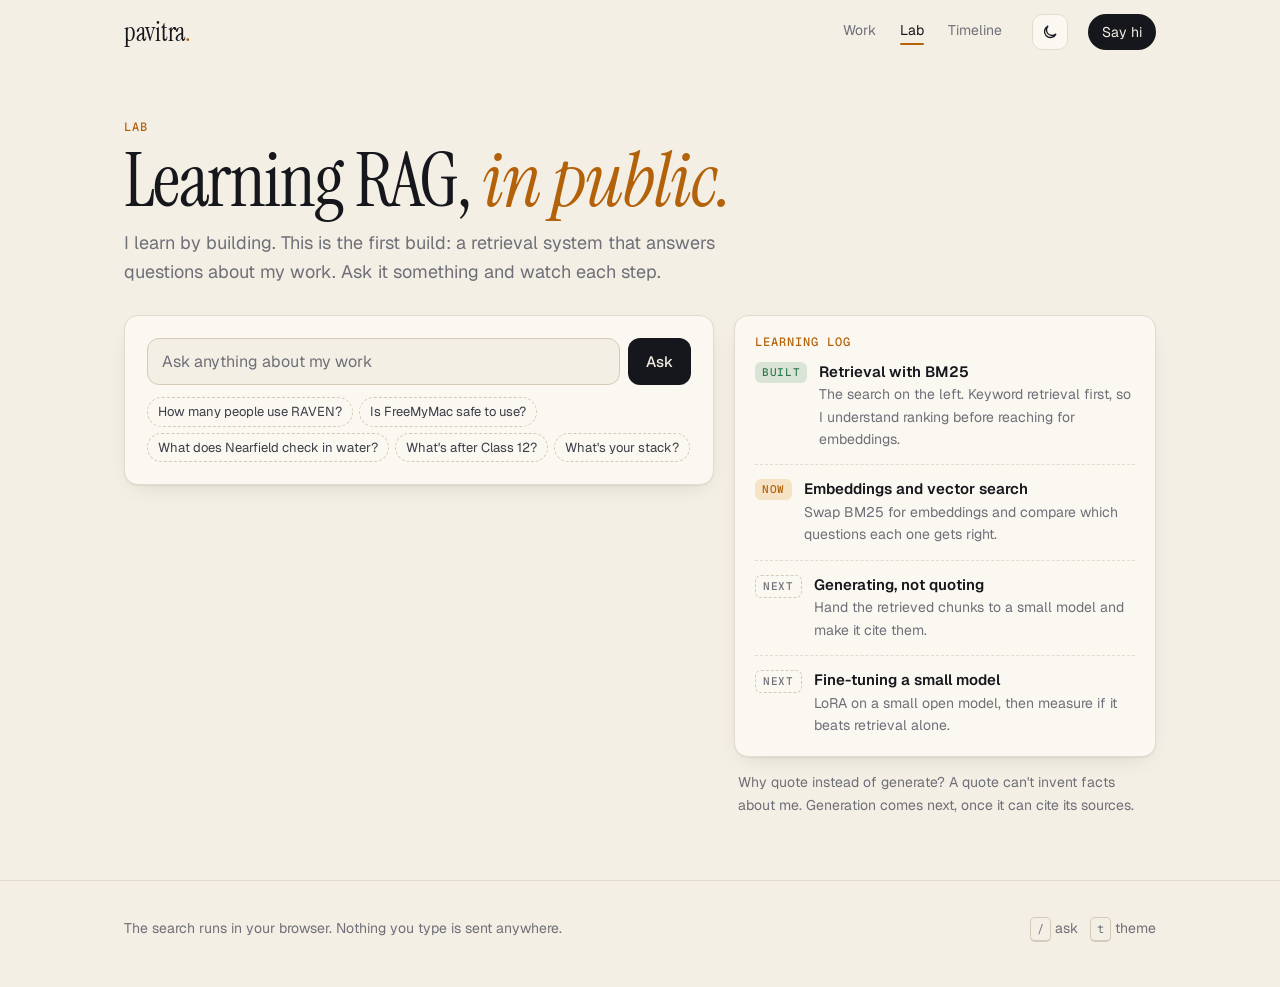
==== lab.html @ 16377365 "Portfolio: home, work, lab and timeline pages" ====
<!doctype html>
<html lang="en">
<head>
<meta charset="utf-8">
<meta name="viewport" content="width=device-width, initial-scale=1">
<title>Lab — Pavitra</title>
<meta name="description" content="Learning RAG and LLM fine-tuning in public. Try the in-browser RAG that answers questions about my work.">
<meta property="og:title" content="Lab — Pavitra">
<meta property="og:description" content="RAVEN: 250k+ users across 400+ Discord servers. Plus a Mac app, an air-quality map and a study planner.">
<meta name="theme-color" content="#0a0f1e">
<link rel="icon" href="data:image/svg+xml,%3Csvg xmlns='http://www.w3.org/2000/svg' viewBox='0 0 32 32'%3E%3Crect width='32' height='32' rx='8' fill='%230a0f1e'/%3E%3Ccircle cx='15' cy='16' r='8' fill='%23f4ecd8'/%3E%3Ccircle cx='19' cy='13' r='7' fill='%230a0f1e'/%3E%3Ccircle cx='23' cy='22' r='2.4' fill='%23ffb547'/%3E%3C/svg%3E">
<link rel="preconnect" href="https://fonts.googleapis.com">
<link rel="preconnect" href="https://fonts.gstatic.com" crossorigin>
<link href="https://fonts.googleapis.com/css2?family=Geist:wght@400;500;600&family=Geist+Mono:wght@400;500&family=Instrument+Serif:ital@0;1&display=swap" rel="stylesheet">
<link rel="stylesheet" href="assets/site.css?v=2">
<script src="assets/data.js?v=2" defer></script>
<script src="assets/site.js?v=2" defer></script>
<script src="assets/ask.js?v=2" defer></script>
</head>
<body data-depth="180">
<a class="sr" href="#main">Skip to content</a>
<header class="nav">
  <div class="wrap">
    <a class="brand" href="index.html">pavitra<b>.</b></a>
    <ul>
      <li><a href="work.html">Work</a></li>
      <li><a href="lab.html" aria-current="page">Lab</a></li>
      <li><a href="timeline.html">Timeline</a></li>
    </ul>
    <button class="icon-btn" type="button" data-theme-toggle aria-label="Switch light or dark (t)">
      <svg viewBox="0 0 24 24" fill="none" stroke="currentColor" stroke-width="1.8" stroke-linecap="round"><path d="M20 14.5A8 8 0 1 1 9.5 4a6.5 6.5 0 0 0 10.5 10.5z"/></svg>
    </button>
    <a class="say-hi" href="index.html#hi">Say hi</a>
  </div>
</header>

<main id="main" class="wrap">

  <section class="page-head">
    <div class="eyebrow">Lab</div>
    <h1>Learning RAG, <em>in public.</em></h1>
    <p>I learn by building. This is the first build: a retrieval system that answers questions about my work. Ask it something and watch each step.</p>
  </section>

  <div class="lab-grid" style="margin-bottom:64px">
    <div class="card ask" data-ask data-full="1">
      <form><label class="sr" for="ask-q">Ask about my work</label><input id="ask-q" type="search" placeholder="Ask anything about my work" autocomplete="off"><button class="btn" type="submit">Ask</button></form>
      <div class="suggest"><button type="button">How many people use RAVEN?</button><button type="button">Is FreeMyMac safe to use?</button><button type="button">What does Nearfield check in water?</button><button type="button">What's after Class 12?</button><button type="button">What's your stack?</button></div>
      <div class="answer" aria-live="polite"></div>
    </div>

    <aside>
      <div class="card learn">
        <div class="eyebrow">Learning log</div>
        <div class="row"><span class="pill done">Built</span><div><h4>Retrieval with BM25</h4><p>The search on the left. Keyword retrieval first, so I understand ranking before reaching for embeddings.</p></div></div>
        <div class="row"><span class="pill doing">Now</span><div><h4>Embeddings and vector search</h4><p>Swap BM25 for embeddings and compare which questions each one gets right.</p></div></div>
        <div class="row"><span class="pill queued">Next</span><div><h4>Generating, not quoting</h4><p>Hand the retrieved chunks to a small model and make it cite them.</p></div></div>
        <div class="row"><span class="pill queued">Next</span><div><h4>Fine-tuning a small model</h4><p>LoRA on a small open model, then measure if it beats retrieval alone.</p></div></div>
      </div>
      <p style="font-size:14px;color:var(--muted);margin:14px 4px 0">Why quote instead of generate? A quote can't invent facts about me. Generation comes next, once it can cite its sources.</p>
    </aside>
  </div>

</main>

<footer>
  <div class="wrap">
    <span>The search runs in your browser. Nothing you type is sent anywhere.</span>
    <span class="keys"><span><span class="kbd">/</span> ask</span><span><span class="kbd">t</span> theme</span></span>
  </div>
</footer>
</body>
</html>
---- assets/site.css ----
/* Pavitra — portfolio. Paper by day, night ink by night. */
:root {
  --bg: #f4efe4;
  --surface: #fbf8f1;
  --raised: #ffffff;
  --ink: #16171d;
  --ink-2: #3b3d47;
  --muted: #6e6f78;
  --line: #e2dccd;
  --line-2: #d3cbb8;
  --accent: #b3620a;
  --accent-soft: #f6e3c6;
  --accent-ink: #ffffff;
  --good: #2f7a4d;
  --sky-top: #9fc1dd;
  --sky-bot: #f3dcb4;
  --city: #2a2d3a;
  --shadow: 0 1px 2px rgb(30 25 15 / .06), 0 8px 24px -12px rgb(30 25 15 / .18);
  --serif: "Instrument Serif", "Iowan Old Style", Georgia, serif;
  --sans: "Geist", ui-sans-serif, system-ui, -apple-system, "Segoe UI", sans-serif;
  --mono: "Geist Mono", ui-monospace, SFMono-Regular, Menlo, monospace;
  --r: 14px;
  --page: 1080px;
  color-scheme: light;
}
:root[data-theme="dark"] {
  --bg: #0a0f1e;
  --surface: #0f1528;
  --raised: #141b33;
  --ink: #f4ecd8;
  --ink-2: #d5cdb9;
  --muted: #8a93b3;
  --line: #1d2542;
  --line-2: #2a3458;
  --accent: #ffb547;
  --accent-soft: #2b2515;
  --accent-ink: #1a1305;
  --good: #7fd49e;
  --sky-top: #070b17;
  --sky-bot: #18213f;
  --city: #04060d;
  --shadow: 0 1px 2px rgb(0 0 0 / .3), 0 12px 30px -14px rgb(0 0 0 / .6);
  color-scheme: dark;
}

* { box-sizing: border-box; }
html { -webkit-text-size-adjust: 100%; }
body {
  margin: 0; background: var(--bg); color: var(--ink-2);
  font: 16px/1.6 var(--sans); -webkit-font-smoothing: antialiased;
  transition: background-color .4s ease, color .4s ease;
}
a { color: inherit; text-decoration-color: var(--line-2); text-underline-offset: 3px; }
a:hover { color: var(--ink); text-decoration-color: var(--accent); }
img { max-width: 100%; display: block; }
:focus-visible { outline: 2px solid var(--accent); outline-offset: 3px; border-radius: 6px; }
.wrap { max-width: var(--page); margin: 0 auto; padding: 0 24px; }
.mono { font-family: var(--mono); }
.kbd { font: 12px/1 var(--mono); border: 1px solid var(--line-2); border-bottom-width: 2px; border-radius: 5px; padding: 3px 6px; color: var(--muted); }
.sr { position: absolute; width: 1px; height: 1px; overflow: hidden; clip: rect(0 0 0 0); white-space: nowrap; }

/* ---------- nav ---------- */
.nav { position: sticky; top: 0; z-index: 20; backdrop-filter: blur(10px); -webkit-backdrop-filter: blur(10px);
  background: color-mix(in srgb, var(--bg) 82%, transparent); border-bottom: 1px solid transparent; transition: border-color .3s; }
.nav.scrolled { border-bottom-color: var(--line); }
.nav .wrap { display: flex; align-items: center; gap: 20px; height: 64px; }
.brand { font: 26px/1 var(--serif); color: var(--ink); text-decoration: none; letter-spacing: -.01em; }
.brand b { color: var(--accent); font-weight: 400; }
.nav ul { display: flex; gap: 4px; list-style: none; margin: 0 0 0 auto; padding: 0; }
.nav ul a { display: block; padding: 6px 10px; border-radius: 8px; font-size: 14px; color: var(--muted); text-decoration: none; }
.nav ul a:hover { color: var(--ink); background: var(--surface); }
.nav ul a[aria-current="page"] { color: var(--ink); }
.nav ul a[aria-current="page"]::after { content: ""; display: block; height: 2px; margin-top: 2px; border-radius: 2px; background: var(--accent); }
.icon-btn { width: 36px; height: 36px; display: grid; place-items: center; border-radius: 10px; border: 1px solid var(--line);
  background: var(--surface); color: var(--ink); cursor: pointer; flex: none; }
.icon-btn:hover { border-color: var(--line-2); }
.icon-btn svg { width: 18px; height: 18px; }
.say-hi { font-size: 14px; padding: 7px 14px; border-radius: 999px; background: var(--ink); color: var(--bg); text-decoration: none; white-space: nowrap; }
.say-hi:hover { color: var(--bg); background: var(--accent); }

/* ---------- depth dial ---------- */
.dial { display: inline-flex; align-items: center; gap: 10px; font-size: 13px; color: var(--muted); flex-wrap: wrap; }
.dial .seg { display: inline-flex; padding: 3px; border-radius: 999px; background: var(--surface); border: 1px solid var(--line); }
.dial button { font: 500 13px/1 var(--sans); color: var(--muted); background: none; border: 0; padding: 8px 12px; border-radius: 999px; cursor: pointer; }
.dial button[aria-pressed="true"] { background: var(--ink); color: var(--bg); }
.dial button:not([aria-pressed="true"]):hover { color: var(--ink); }
body[data-depth="5"] [data-min="30"], body[data-depth="5"] [data-min="180"], body[data-depth="30"] [data-min="180"] { display: none !important; }
[data-min] { animation: appear .45s ease both; }
@keyframes appear { from { opacity: 0; transform: translateY(6px); } }

/* ---------- hero ---------- */
.hero { padding: 56px 0 40px; display: grid; grid-template-columns: 340px 1fr; gap: 56px; align-items: start; }
.card { background: var(--surface); border: 1px solid var(--line); border-radius: var(--r); box-shadow: var(--shadow); }
.id-card { overflow: hidden; }
.sky { position: relative; height: 150px; background: linear-gradient(var(--sky-top), var(--sky-bot)); overflow: hidden; }
.sky svg { position: absolute; inset: 0; width: 100%; height: 100%; }
.sky .orb { transition: transform 1.2s cubic-bezier(.2,.8,.2,1); }
.id-card .avatar { width: 92px; height: 92px; border-radius: 50%; border: 4px solid var(--surface); margin: -46px 0 0 20px; position: relative; background: var(--line); object-fit: cover; }
.id-card .body { padding: 10px 20px 20px; }
.status { display: flex; gap: 10px; align-items: flex-start; font-size: 14px; color: var(--ink-2); }
.status .dot { width: 8px; height: 8px; border-radius: 50%; background: var(--accent); margin-top: 7px; flex: none; box-shadow: 0 0 0 4px var(--accent-soft); animation: pulse 2.4s ease-in-out infinite; }
@keyframes pulse { 50% { box-shadow: 0 0 0 7px transparent; } }
.status time { font-family: var(--mono); color: var(--ink); }
.meta-row { margin-top: 14px; padding-top: 14px; border-top: 1px dashed var(--line-2); display: flex; flex-wrap: wrap; gap: 6px 14px; font-size: 13px; color: var(--muted); }

.eyebrow { font: 500 12px/1 var(--mono); letter-spacing: .08em; text-transform: uppercase; color: var(--accent); }
h1, h2, h3 { color: var(--ink); font-weight: 400; margin: 0; }
h1 { font: 400 clamp(52px, 8vw, 92px)/.95 var(--serif); letter-spacing: -.02em; margin: 14px 0 18px; }
h1 em { color: var(--accent); font-style: italic; }
h2 { font: 400 clamp(32px, 4.4vw, 44px)/1.05 var(--serif); letter-spacing: -.01em; }
h3 { font: 600 18px/1.3 var(--sans); }
.lede { font-size: 19px; line-height: 1.55; max-width: 34em; margin: 0; color: var(--ink-2); }
.lede strong { color: var(--ink); font-weight: 600; }
.hero .dial { margin: 0 0 22px; }

.stats { display: grid; grid-template-columns: repeat(3, minmax(0,1fr)); gap: 12px; margin: 28px 0 0; }
.stat { padding: 16px 18px; }
.stat .n { font: 400 40px/1 var(--serif); color: var(--ink); letter-spacing: -.02em; }
.stat .l { font-size: 13px; color: var(--muted); margin-top: 6px; }
.links { display: flex; flex-wrap: wrap; gap: 8px 18px; margin-top: 24px; font-size: 14px; }
.links a { color: var(--muted); }

/* ---------- sections ---------- */
section.block { padding: 56px 0; border-top: 1px solid var(--line); }
.block-head { display: flex; align-items: end; justify-content: space-between; gap: 16px; flex-wrap: wrap; margin-bottom: 28px; }
.block-head p { margin: 8px 0 0; color: var(--muted); max-width: 36em; }
.more { font-size: 14px; color: var(--muted); white-space: nowrap; }

/* ---------- ledger cards ---------- */
.ledger { display: grid; grid-template-columns: repeat(auto-fill, minmax(300px, 1fr)); gap: 16px; align-items: start; }
.lcard { padding: 22px; display: flex; flex-direction: column; gap: 14px; transition: transform .25s ease, border-color .25s; }
.lcard:hover { transform: translateY(-2px); border-color: var(--line-2); }
.lcard .top { display: flex; justify-content: space-between; align-items: center; gap: 10px; }
.tag { font: 500 11px/1 var(--mono); letter-spacing: .06em; text-transform: uppercase; color: var(--muted); border: 1px solid var(--line); padding: 5px 7px; border-radius: 6px; }
.lcard .problem { font: 400 23px/1.25 var(--serif); color: var(--ink); margin: 0; }
.lcard .problem::before { content: "Problem · "; font: 500 11px/1 var(--mono); letter-spacing: .06em; text-transform: uppercase; color: var(--muted); display: block; margin-bottom: 8px; }
.reveal { display: inline-flex; align-items: center; gap: 8px; align-self: flex-start; font: 500 14px/1 var(--sans); color: var(--accent); background: var(--accent-soft); border: 0; padding: 9px 13px; border-radius: 999px; cursor: pointer; }
.reveal svg { width: 14px; height: 14px; transition: transform .3s; }
.lcard.open .reveal svg { transform: rotate(90deg); }
.fix { display: grid; grid-template-rows: 0fr; transition: grid-template-rows .35s ease; }
.lcard.open .fix { grid-template-rows: 1fr; }
.fix > div { overflow: hidden; }
.fix .name { font: 600 15px/1.3 var(--sans); color: var(--ink); margin: 2px 0 6px; }
.fix p { margin: 0 0 12px; font-size: 15px; }
.nums { display: flex; gap: 18px; margin: 4px 0 12px; }
.nums div { font: 400 28px/1 var(--serif); color: var(--ink); }
.nums span { display: block; font: 12px/1.3 var(--sans); color: var(--muted); margin-top: 4px; }
.chips { display: flex; flex-wrap: wrap; gap: 6px; margin: 0 0 12px; padding: 0; list-style: none; }
.chips li { font: 12px/1 var(--mono); color: var(--ink-2); background: var(--bg); border: 1px solid var(--line); padding: 5px 7px; border-radius: 6px; }
.plinks { display: flex; gap: 14px; font-size: 14px; flex-wrap: wrap; }
.plinks a { color: var(--ink); font-weight: 500; }
.plinks .note { color: var(--muted); }
.open-all { font: 500 13px/1 var(--sans); background: none; border: 1px solid var(--line-2); color: var(--ink-2); border-radius: 999px; padding: 8px 12px; cursor: pointer; }
.open-all:hover { color: var(--ink); border-color: var(--ink); }

/* featured (work page) */
.featured { display: grid; grid-template-columns: 1.1fr 1fr; overflow: hidden; margin-bottom: 18px; background: #0b1020; border-color: #1d2542; color: #d5cdb9; }
.featured .art { position: relative; min-height: 300px; background: radial-gradient(120% 90% at 20% 0%, #1b2550, #0b1020 60%); }
.featured .art svg { position: absolute; inset: 0; width: 100%; height: 100%; }
.featured .txt { padding: 32px; display: flex; flex-direction: column; gap: 14px; }
.featured h3 { font: 400 44px/1 var(--serif); color: #f4ecd8; }
.featured .badge { align-self: flex-start; font: 500 11px/1 var(--mono); letter-spacing: .08em; text-transform: uppercase; color: #1a1305; background: #ffb547; padding: 6px 8px; border-radius: 6px; }
.featured .nums div { color: #f4ecd8; font-size: 40px; }
.featured .nums span, .featured .note { color: #8a93b3; }
.featured .chips li { background: #141b33; border-color: #2a3458; color: #d5cdb9; }
.featured .problem-line { font: italic 400 22px/1.3 var(--serif); color: #ffb547; margin: 0; }

.filters { display: flex; flex-wrap: wrap; gap: 6px; }
.filters button { font: 500 13px/1 var(--sans); padding: 8px 12px; border-radius: 999px; border: 1px solid var(--line); background: var(--surface); color: var(--muted); cursor: pointer; }
.filters button[aria-pressed="true"] { background: var(--ink); border-color: var(--ink); color: var(--bg); }

/* ---------- now ---------- */
.now { display: grid; grid-template-columns: repeat(3, minmax(0,1fr)); gap: 16px; }
.now .card { padding: 20px; }
.now .k { font: 500 12px/1 var(--mono); letter-spacing: .06em; text-transform: uppercase; color: var(--muted); }
.now .v { font: 400 24px/1.2 var(--serif); color: var(--ink); margin: 10px 0 6px; }
.now p { margin: 0; font-size: 14px; color: var(--muted); }
.bar { height: 6px; border-radius: 6px; background: var(--bg); border: 1px solid var(--line); margin-top: 14px; overflow: hidden; }
.bar i { display: block; height: 100%; background: var(--accent); border-radius: 6px; }

/* ---------- ask (RAG) ---------- */
.ask { padding: 22px; }
.ask form { display: flex; gap: 8px; }
.ask input { flex: 1; min-width: 0; font: 16px/1.2 var(--sans); color: var(--ink); background: var(--bg); border: 1px solid var(--line-2); border-radius: 12px; padding: 13px 14px; }
.ask input::placeholder { color: var(--muted); }
.ask input:focus { outline: none; border-color: var(--accent); box-shadow: 0 0 0 4px var(--accent-soft); }
.btn { font: 500 15px/1 var(--sans); background: var(--ink); color: var(--bg); border: 0; border-radius: 12px; padding: 0 18px; cursor: pointer; }
.btn:hover { background: var(--accent); color: var(--accent-ink); }
.suggest { display: flex; flex-wrap: wrap; gap: 6px; margin: 12px 0 0; }
.suggest button { font: 13px/1.2 var(--sans); color: var(--ink-2); background: none; border: 1px dashed var(--line-2); border-radius: 999px; padding: 6px 10px; cursor: pointer; }
.suggest button:hover { border-style: solid; border-color: var(--accent); color: var(--ink); }
.answer { margin-top: 18px; display: none; }
.answer.on { display: block; animation: appear .35s ease both; }
.answer .said { font: 400 24px/1.35 var(--serif); color: var(--ink); margin: 0 0 8px; }
.answer .said mark { background: var(--accent-soft); color: inherit; border-radius: 4px; padding: 0 2px; }
.answer .src { font-size: 13px; color: var(--muted); }
.pipe { margin-top: 18px; display: grid; gap: 14px; }
.step { display: grid; grid-template-columns: 26px 1fr; gap: 12px; }
.step .n { width: 26px; height: 26px; border-radius: 50%; display: grid; place-items: center; font: 500 12px/1 var(--mono); background: var(--bg); border: 1px solid var(--line-2); color: var(--ink); }
.step h4 { margin: 2px 0 6px; font: 600 14px/1.3 var(--sans); color: var(--ink); }
.step p { margin: 0; font-size: 14px; color: var(--muted); }
.toks { display: flex; flex-wrap: wrap; gap: 5px; }
.toks span { font: 12px/1 var(--mono); padding: 5px 7px; border-radius: 6px; background: var(--accent-soft); color: var(--ink); }
.toks span.drop { background: none; color: var(--muted); text-decoration: line-through; border: 1px dashed var(--line-2); }
.ranks { display: grid; gap: 8px; }
.rank { display: grid; grid-template-columns: 92px 1fr 54px; gap: 10px; align-items: center; font-size: 13px; }
.rank .who { font: 12px/1.2 var(--mono); color: var(--ink-2); overflow: hidden; text-overflow: ellipsis; white-space: nowrap; }
.rank .track { height: 10px; background: var(--bg); border: 1px solid var(--line); border-radius: 6px; overflow: hidden; }
.rank .track i { display: block; height: 100%; width: 0; background: var(--line-2); border-radius: 6px; transition: width .6s cubic-bezier(.2,.8,.2,1); }
.rank.top .track i { background: var(--accent); }
.rank .sc { font: 12px/1 var(--mono); color: var(--muted); text-align: right; }
.rank .txt { grid-column: 2 / 4; font-size: 13px; color: var(--muted); margin-top: -2px; }

/* ---------- lab ---------- */
.lab-grid { display: grid; grid-template-columns: 1.4fr 1fr; gap: 20px; align-items: start; }
.learn { padding: 20px; display: grid; gap: 14px; }
.learn .row { display: grid; grid-template-columns: auto 1fr; gap: 12px; align-items: start; padding-bottom: 14px; border-bottom: 1px dashed var(--line); }
.learn .row:last-child { border-bottom: 0; padding-bottom: 0; }
.pill { font: 500 11px/1 var(--mono); letter-spacing: .05em; text-transform: uppercase; padding: 5px 7px; border-radius: 6px; white-space: nowrap; }
.pill.done { background: color-mix(in srgb, var(--good) 16%, transparent); color: var(--good); }
.pill.doing { background: var(--accent-soft); color: var(--accent); }
.pill.queued { border: 1px dashed var(--line-2); color: var(--muted); }
.learn h4 { margin: 0 0 2px; font: 600 15px/1.3 var(--sans); color: var(--ink); }
.learn p { margin: 0; font-size: 14px; color: var(--muted); }

/* ---------- timeline ---------- */
.tl { position: relative; margin: 0; padding: 0; list-style: none; }
.tl::before { content: ""; position: absolute; left: 112px; top: 6px; bottom: 6px; width: 1px; background: var(--line-2); }
.tl li { display: grid; grid-template-columns: 96px 1fr; gap: 33px; padding: 0 0 26px; position: relative; }
.tl li::before { content: ""; position: absolute; left: 107px; top: 6px; width: 11px; height: 11px; border-radius: 50%; background: var(--bg); border: 2px solid var(--line-2); }
.tl li.key::before { background: var(--accent); border-color: var(--accent); }
.tl li.next::before { background: var(--bg); border-style: dashed; border-color: var(--accent); }
.tl .when { font: 13px/1.5 var(--mono); color: var(--muted); text-align: right; }
.tl h3 { font: 600 17px/1.35 var(--sans); }
.tl h3 a { text-decoration: none; }
.tl h3 a:hover { text-decoration: underline; }
.tl p { margin: 2px 0 0; font-size: 15px; color: var(--muted); }
.tl li.next h3 { color: var(--accent); }
.tl .year { display: block; grid-column: 1 / -1; padding: 4px 0 18px 0; }
.tl .year span { font: 400 30px/1 var(--serif); color: var(--ink); display: inline-block; width: 96px; text-align: right; }
.tl .year::before { display: none; }
body[data-short="1"] .tl li.minor { display: none; }

/* ---------- contact + footer ---------- */
.contact { display: grid; grid-template-columns: 1.2fr 1fr; gap: 24px; align-items: center; }
.contact .ways { display: grid; gap: 10px; }
.way { display: flex; justify-content: space-between; align-items: center; gap: 12px; padding: 16px 18px; text-decoration: none; }
.way:hover { border-color: var(--accent); }
.way b { color: var(--ink); font-weight: 600; }
.way span { color: var(--muted); font: 14px/1 var(--mono); }
.copy-ok { color: var(--good) !important; }
footer { padding: 36px 0 48px; border-top: 1px solid var(--line); font-size: 14px; color: var(--muted); }
footer .wrap { display: flex; justify-content: space-between; gap: 16px; flex-wrap: wrap; }
.keys { display: flex; gap: 12px; flex-wrap: wrap; align-items: center; }

.page-head { padding: 56px 0 28px; }
.page-head h1 { font-size: clamp(48px, 7vw, 76px); margin: 12px 0 12px; }
.page-head p { font-size: 18px; color: var(--muted); max-width: 36em; margin: 0; }

.toast { position: fixed; left: 50%; bottom: 24px; transform: translate(-50%, 20px); opacity: 0; background: var(--ink); color: var(--bg); padding: 10px 14px; border-radius: 10px; font-size: 14px; transition: .25s; pointer-events: none; z-index: 50; }
.toast.on { opacity: 1; transform: translate(-50%, 0); }

/* ---------- responsive ---------- */
@media (max-width: 900px) {
  .hero { grid-template-columns: 1fr; gap: 28px; padding-top: 28px; }
  .hero .id-card { order: 2; }
  .now { grid-template-columns: 1fr; }
  .lab-grid, .contact, .featured { grid-template-columns: 1fr; }
  .featured .art { min-height: 180px; }
}
@media (max-width: 640px) {
  .wrap { padding: 0 16px; }
  .nav .wrap { gap: 10px; }
  .nav ul { gap: 0; }
  .nav ul a { padding: 6px 7px; font-size: 13px; }
  .say-hi { display: none; }
  .brand { font-size: 23px; }
  .stats { gap: 8px; }
  .stat { padding: 12px; }
  .stat .n { font-size: 30px; }
  .lede { font-size: 17px; }
  .ledger { grid-template-columns: 1fr; }
  section.block { padding: 44px 0; }
  .tl::before { left: 7px; }
  .tl li { grid-template-columns: 1fr; gap: 2px; padding-left: 30px; }
  .tl li::before { left: 2px; }
  .tl .when { text-align: left; }
  .tl .year span { width: auto; text-align: left; padding-left: 30px; }
  .rank { grid-template-columns: 74px 1fr 44px; }
  .featured .txt { padding: 22px; }
  .featured h3 { font-size: 36px; }
  .keys { display: none; }
}
@media (prefers-reduced-motion: reduce) {
  *, *::before, *::after { animation: none !important; transition: none !important; }
}
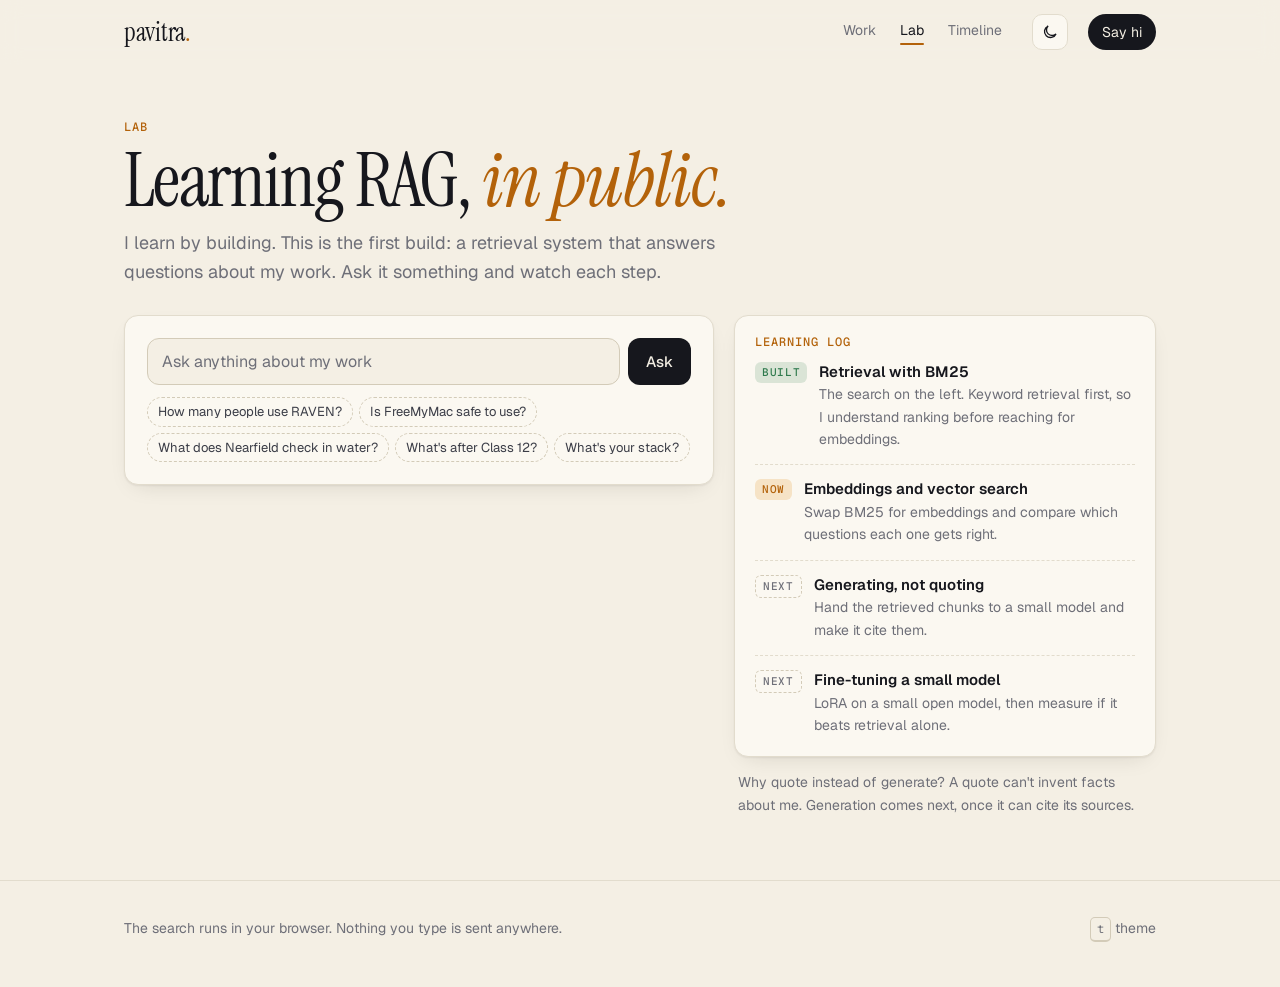
==== commit 2287c499: "Minimal home page: name, tagline 'Student. Builder. Night owl.', short bio and links" ====
--- a/lab.html
+++ b/lab.html
@@ -6,16 +6,16 @@
 <title>Lab — Pavitra</title>
 <meta name="description" content="Learning RAG and LLM fine-tuning in public. Try the in-browser RAG that answers questions about my work.">
 <meta property="og:title" content="Lab — Pavitra">
-<meta property="og:description" content="RAVEN: 250k+ users across 400+ Discord servers. Plus a Mac app, an air-quality map and a study planner.">
+<meta property="og:description" content="A Class 12 student and builder from Delhi.">
 <meta name="theme-color" content="#0a0f1e">
 <link rel="icon" href="data:image/svg+xml,%3Csvg xmlns='http://www.w3.org/2000/svg' viewBox='0 0 32 32'%3E%3Crect width='32' height='32' rx='8' fill='%230a0f1e'/%3E%3Ccircle cx='15' cy='16' r='8' fill='%23f4ecd8'/%3E%3Ccircle cx='19' cy='13' r='7' fill='%230a0f1e'/%3E%3Ccircle cx='23' cy='22' r='2.4' fill='%23ffb547'/%3E%3C/svg%3E">
 <link rel="preconnect" href="https://fonts.googleapis.com">
 <link rel="preconnect" href="https://fonts.gstatic.com" crossorigin>
 <link href="https://fonts.googleapis.com/css2?family=Geist:wght@400;500;600&family=Geist+Mono:wght@400;500&family=Instrument+Serif:ital@0;1&display=swap" rel="stylesheet">
-<link rel="stylesheet" href="assets/site.css?v=2">
-<script src="assets/data.js?v=2" defer></script>
-<script src="assets/site.js?v=2" defer></script>
-<script src="assets/ask.js?v=2" defer></script>
+<link rel="stylesheet" href="assets/site.css?v=3">
+<script src="assets/data.js?v=3" defer></script>
+<script src="assets/site.js?v=3" defer></script>
+<script src="assets/ask.js?v=3" defer></script>
 </head>
 <body data-depth="180">
 <a class="sr" href="#main">Skip to content</a>
@@ -66,7 +66,7 @@
 <footer>
   <div class="wrap">
     <span>The search runs in your browser. Nothing you type is sent anywhere.</span>
-    <span class="keys"><span><span class="kbd">/</span> ask</span><span><span class="kbd">t</span> theme</span></span>
+    <span class="keys"><span><span class="kbd">t</span> theme</span></span>
   </div>
 </footer>
 </body>
--- a/assets/site.css
+++ b/assets/site.css
@@ -260,6 +260,18 @@
 .toast { position: fixed; left: 50%; bottom: 24px; transform: translate(-50%, 20px); opacity: 0; background: var(--ink); color: var(--bg); padding: 10px 14px; border-radius: 10px; font-size: 14px; transition: .25s; pointer-events: none; z-index: 50; }
 .toast.on { opacity: 1; transform: translate(-50%, 0); }
 
+/* ---------- minimal home ---------- */
+.home .hero { align-items: center; min-height: calc(100vh - 64px - 120px); padding: 48px 0 56px; }
+.home h1 { font-size: clamp(72px, 11vw, 132px); line-height: .9; margin: 12px 0 10px; letter-spacing: -.03em; }
+.home .dot-accent { color: var(--accent); }
+.tagline { font: 400 clamp(28px, 3.6vw, 40px)/1.15 var(--serif); color: var(--ink); margin: 0 0 26px; letter-spacing: -.01em; }
+.tagline em { color: var(--accent); }
+.home .lede { font-size: 18px; color: var(--muted); margin: 0 0 6px; }
+.home .lede strong { color: var(--ink-2); font-weight: 500; }
+.home .links { margin-top: 30px; align-items: center; }
+.links .go { color: var(--bg); background: var(--ink); text-decoration: none; padding: 10px 16px; border-radius: 999px; font-weight: 500; }
+.links .go:hover { color: var(--accent-ink); background: var(--accent); }
+
 /* ---------- responsive ---------- */
 @media (max-width: 900px) {
   .hero { grid-template-columns: 1fr; gap: 28px; padding-top: 28px; }
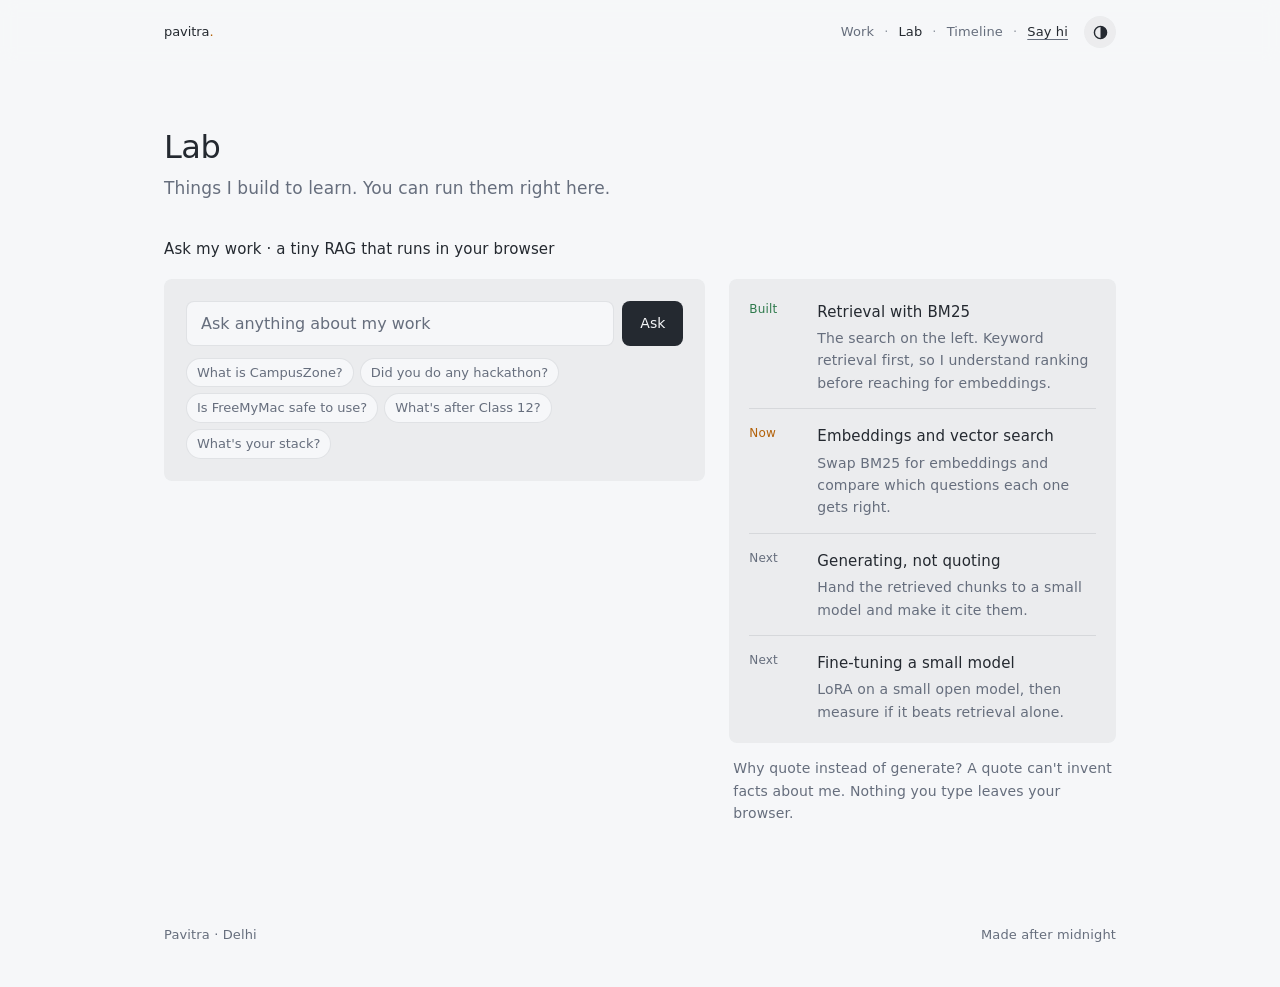
==== commit d70935ca: "Restyle: quiet Satoshi layout, photo-and-bio home, project list with Start here" ====
--- a/lab.html
+++ b/lab.html
@@ -4,20 +4,19 @@
 <meta charset="utf-8">
 <meta name="viewport" content="width=device-width, initial-scale=1">
 <title>Lab — Pavitra</title>
-<meta name="description" content="Learning RAG and LLM fine-tuning in public. Try the in-browser RAG that answers questions about my work.">
+<meta name="description" content="Learning RAG and LLM fine-tuning in public. Try the in-browser search that answers questions about my work.">
 <meta property="og:title" content="Lab — Pavitra">
 <meta property="og:description" content="A Class 12 student and builder from Delhi.">
-<meta name="theme-color" content="#0a0f1e">
-<link rel="icon" href="data:image/svg+xml,%3Csvg xmlns='http://www.w3.org/2000/svg' viewBox='0 0 32 32'%3E%3Crect width='32' height='32' rx='8' fill='%230a0f1e'/%3E%3Ccircle cx='15' cy='16' r='8' fill='%23f4ecd8'/%3E%3Ccircle cx='19' cy='13' r='7' fill='%230a0f1e'/%3E%3Ccircle cx='23' cy='22' r='2.4' fill='%23ffb547'/%3E%3C/svg%3E">
-<link rel="preconnect" href="https://fonts.googleapis.com">
-<link rel="preconnect" href="https://fonts.gstatic.com" crossorigin>
-<link href="https://fonts.googleapis.com/css2?family=Geist:wght@400;500;600&family=Geist+Mono:wght@400;500&family=Instrument+Serif:ital@0;1&display=swap" rel="stylesheet">
-<link rel="stylesheet" href="assets/site.css?v=3">
-<script src="assets/data.js?v=3" defer></script>
-<script src="assets/site.js?v=3" defer></script>
-<script src="assets/ask.js?v=3" defer></script>
+<meta name="theme-color" content="#f6f7f9">
+<link rel="icon" href="data:image/svg+xml,%3Csvg xmlns='http://www.w3.org/2000/svg' viewBox='0 0 32 32'%3E%3Crect width='32' height='32' rx='8' fill='%23242930'/%3E%3Ccircle cx='15' cy='16' r='8' fill='%23f6f7f9'/%3E%3Ccircle cx='19' cy='13' r='7' fill='%23242930'/%3E%3C/svg%3E">
+<link rel="preconnect" href="https://api.fontshare.com" crossorigin>
+<link href="https://api.fontshare.com/v2/css?f[]=satoshi@400,500,700&display=swap" rel="stylesheet">
+<link rel="stylesheet" href="assets/site.css?v=4">
+<script src="assets/data.js?v=4" defer></script>
+<script src="assets/site.js?v=4" defer></script>
+<script src="assets/ask.js?v=4" defer></script>
 </head>
-<body data-depth="180">
+<body>
 <a class="sr" href="#main">Skip to content</a>
 <header class="nav">
   <div class="wrap">
@@ -26,38 +25,37 @@
       <li><a href="work.html">Work</a></li>
       <li><a href="lab.html" aria-current="page">Lab</a></li>
       <li><a href="timeline.html">Timeline</a></li>
+      <li><a class="cta" href="mailto:pavisj@icloud.com">Say hi</a></li>
     </ul>
     <button class="icon-btn" type="button" data-theme-toggle aria-label="Switch light or dark (t)">
-      <svg viewBox="0 0 24 24" fill="none" stroke="currentColor" stroke-width="1.8" stroke-linecap="round"><path d="M20 14.5A8 8 0 1 1 9.5 4a6.5 6.5 0 0 0 10.5 10.5z"/></svg>
+      <svg viewBox="0 0 16 16" aria-hidden="true"><circle cx="8" cy="8" r="6.5" fill="none" stroke="currentColor" stroke-width="1.5"/><path d="M8 1.5a6.5 6.5 0 0 1 0 13z" fill="currentColor"/></svg>
     </button>
-    <a class="say-hi" href="index.html#hi">Say hi</a>
   </div>
 </header>
 
 <main id="main" class="wrap">
 
   <section class="page-head">
-    <div class="eyebrow">Lab</div>
-    <h1>Learning RAG, <em>in public.</em></h1>
-    <p>I learn by building. This is the first build: a retrieval system that answers questions about my work. Ask it something and watch each step.</p>
+    <h1>Lab</h1>
+    <p>Things I build to learn. You can run them right here.</p>
   </section>
 
-  <div class="lab-grid" style="margin-bottom:64px">
+  <div class="label">Ask my work · a tiny RAG that runs in your browser</div>
+  <div class="lab-grid">
     <div class="card ask" data-ask data-full="1">
       <form><label class="sr" for="ask-q">Ask about my work</label><input id="ask-q" type="search" placeholder="Ask anything about my work" autocomplete="off"><button class="btn" type="submit">Ask</button></form>
-      <div class="suggest"><button type="button">How many people use RAVEN?</button><button type="button">Is FreeMyMac safe to use?</button><button type="button">What does Nearfield check in water?</button><button type="button">What's after Class 12?</button><button type="button">What's your stack?</button></div>
+      <div class="suggest"><button type="button">What is CampusZone?</button><button type="button">Did you do any hackathon?</button><button type="button">Is FreeMyMac safe to use?</button><button type="button">What's after Class 12?</button><button type="button">What's your stack?</button></div>
       <div class="answer" aria-live="polite"></div>
     </div>
 
     <aside>
       <div class="card learn">
-        <div class="eyebrow">Learning log</div>
         <div class="row"><span class="pill done">Built</span><div><h4>Retrieval with BM25</h4><p>The search on the left. Keyword retrieval first, so I understand ranking before reaching for embeddings.</p></div></div>
         <div class="row"><span class="pill doing">Now</span><div><h4>Embeddings and vector search</h4><p>Swap BM25 for embeddings and compare which questions each one gets right.</p></div></div>
         <div class="row"><span class="pill queued">Next</span><div><h4>Generating, not quoting</h4><p>Hand the retrieved chunks to a small model and make it cite them.</p></div></div>
         <div class="row"><span class="pill queued">Next</span><div><h4>Fine-tuning a small model</h4><p>LoRA on a small open model, then measure if it beats retrieval alone.</p></div></div>
       </div>
-      <p style="font-size:14px;color:var(--muted);margin:14px 4px 0">Why quote instead of generate? A quote can't invent facts about me. Generation comes next, once it can cite its sources.</p>
+      <p style="font-size:14px;margin:14px 4px 0;line-height:1.6">Why quote instead of generate? A quote can't invent facts about me. Nothing you type leaves your browser.</p>
     </aside>
   </div>
 
@@ -65,8 +63,8 @@
 
 <footer>
   <div class="wrap">
-    <span>The search runs in your browser. Nothing you type is sent anywhere.</span>
-    <span class="keys"><span><span class="kbd">t</span> theme</span></span>
+    <span>Pavitra · Delhi</span>
+    <span>Made after midnight</span>
   </div>
 </footer>
 </body>
--- a/assets/site.css
+++ b/assets/site.css
@@ -1,308 +1,189 @@
-/* Pavitra — portfolio. Paper by day, night ink by night. */
+/* Pavitra — portfolio. Quiet, skimmable, confident. */
 :root {
-  --bg: #f4efe4;
-  --surface: #fbf8f1;
-  --raised: #ffffff;
-  --ink: #16171d;
-  --ink-2: #3b3d47;
-  --muted: #6e6f78;
-  --line: #e2dccd;
-  --line-2: #d3cbb8;
+  --bg: #f6f7f9;
+  --ink: #242930;
+  --text: #666e7d;
+  --soft: rgba(36, 41, 48, .05);
+  --soft-2: rgba(36, 41, 48, .09);
+  --line: rgba(36, 41, 48, .10);
   --accent: #b3620a;
-  --accent-soft: #f6e3c6;
-  --accent-ink: #ffffff;
   --good: #2f7a4d;
-  --sky-top: #9fc1dd;
-  --sky-bot: #f3dcb4;
-  --city: #2a2d3a;
-  --shadow: 0 1px 2px rgb(30 25 15 / .06), 0 8px 24px -12px rgb(30 25 15 / .18);
-  --serif: "Instrument Serif", "Iowan Old Style", Georgia, serif;
-  --sans: "Geist", ui-sans-serif, system-ui, -apple-system, "Segoe UI", sans-serif;
-  --mono: "Geist Mono", ui-monospace, SFMono-Regular, Menlo, monospace;
-  --r: 14px;
-  --page: 1080px;
+  --thumb: #12151c;
+  --sans: "Satoshi", "General Sans", -apple-system, system-ui, "Segoe UI", sans-serif;
+  --mono: ui-monospace, SFMono-Regular, Menlo, monospace;
+  --page: 1024px;
   color-scheme: light;
 }
 :root[data-theme="dark"] {
-  --bg: #0a0f1e;
-  --surface: #0f1528;
-  --raised: #141b33;
-  --ink: #f4ecd8;
-  --ink-2: #d5cdb9;
-  --muted: #8a93b3;
-  --line: #1d2542;
-  --line-2: #2a3458;
-  --accent: #ffb547;
-  --accent-soft: #2b2515;
-  --accent-ink: #1a1305;
+  --bg: #0f1115;
+  --ink: #dcdfe5;
+  --text: #8b93a1;
+  --soft: rgba(220, 223, 229, .06);
+  --soft-2: rgba(220, 223, 229, .10);
+  --line: rgba(220, 223, 229, .10);
+  --accent: #f0a646;
   --good: #7fd49e;
-  --sky-top: #070b17;
-  --sky-bot: #18213f;
-  --city: #04060d;
-  --shadow: 0 1px 2px rgb(0 0 0 / .3), 0 12px 30px -14px rgb(0 0 0 / .6);
+  --thumb: #181c25;
   color-scheme: dark;
 }
 
 * { box-sizing: border-box; }
 html { -webkit-text-size-adjust: 100%; }
-body {
-  margin: 0; background: var(--bg); color: var(--ink-2);
-  font: 16px/1.6 var(--sans); -webkit-font-smoothing: antialiased;
-  transition: background-color .4s ease, color .4s ease;
-}
-a { color: inherit; text-decoration-color: var(--line-2); text-underline-offset: 3px; }
-a:hover { color: var(--ink); text-decoration-color: var(--accent); }
-img { max-width: 100%; display: block; }
-:focus-visible { outline: 2px solid var(--accent); outline-offset: 3px; border-radius: 6px; }
-.wrap { max-width: var(--page); margin: 0 auto; padding: 0 24px; }
-.mono { font-family: var(--mono); }
-.kbd { font: 12px/1 var(--mono); border: 1px solid var(--line-2); border-bottom-width: 2px; border-radius: 5px; padding: 3px 6px; color: var(--muted); }
+body { margin: 0; background: var(--bg); color: var(--text); font: 400 17px/1.76 var(--sans); letter-spacing: .008em; -webkit-font-smoothing: antialiased; transition: background-color .3s, color .3s; }
+a { color: inherit; text-decoration: none; }
+img { display: block; max-width: 100%; }
+:focus-visible { outline: 2px solid var(--ink); outline-offset: 3px; border-radius: 4px; }
+.wrap { max-width: var(--page); margin: 0 auto; padding: 0 36px; }
 .sr { position: absolute; width: 1px; height: 1px; overflow: hidden; clip: rect(0 0 0 0); white-space: nowrap; }
+b, strong, .hl { color: var(--ink); font-weight: 500; }
+h1, h2, h3 { color: var(--ink); font-weight: 500; margin: 0; letter-spacing: -.015em; }
+.u { text-decoration: underline; text-decoration-color: var(--line); text-underline-offset: 3px; }
+.u:hover, a.u:hover { color: var(--ink); text-decoration-color: var(--ink); }
 
 /* ---------- nav ---------- */
-.nav { position: sticky; top: 0; z-index: 20; backdrop-filter: blur(10px); -webkit-backdrop-filter: blur(10px);
-  background: color-mix(in srgb, var(--bg) 82%, transparent); border-bottom: 1px solid transparent; transition: border-color .3s; }
-.nav.scrolled { border-bottom-color: var(--line); }
-.nav .wrap { display: flex; align-items: center; gap: 20px; height: 64px; }
-.brand { font: 26px/1 var(--serif); color: var(--ink); text-decoration: none; letter-spacing: -.01em; }
-.brand b { color: var(--accent); font-weight: 400; }
-.nav ul { display: flex; gap: 4px; list-style: none; margin: 0 0 0 auto; padding: 0; }
-.nav ul a { display: block; padding: 6px 10px; border-radius: 8px; font-size: 14px; color: var(--muted); text-decoration: none; }
-.nav ul a:hover { color: var(--ink); background: var(--surface); }
-.nav ul a[aria-current="page"] { color: var(--ink); }
-.nav ul a[aria-current="page"]::after { content: ""; display: block; height: 2px; margin-top: 2px; border-radius: 2px; background: var(--accent); }
-.icon-btn { width: 36px; height: 36px; display: grid; place-items: center; border-radius: 10px; border: 1px solid var(--line);
-  background: var(--surface); color: var(--ink); cursor: pointer; flex: none; }
-.icon-btn:hover { border-color: var(--line-2); }
-.icon-btn svg { width: 18px; height: 18px; }
-.say-hi { font-size: 14px; padding: 7px 14px; border-radius: 999px; background: var(--ink); color: var(--bg); text-decoration: none; white-space: nowrap; }
-.say-hi:hover { color: var(--bg); background: var(--accent); }
+.nav { position: sticky; top: 0; z-index: 20; background: color-mix(in srgb, var(--bg) 88%, transparent); backdrop-filter: blur(8px); -webkit-backdrop-filter: blur(8px); }
+.nav .wrap { height: 64px; display: flex; align-items: center; gap: 16px; }
+.brand { font-size: 13px; font-weight: 500; color: var(--ink); letter-spacing: -.005em; }
+.brand b { color: var(--accent); }
+.nav ul { margin: 0 0 0 auto; padding: 0; list-style: none; display: flex; align-items: center; font-size: 13px; }
+.nav li + li::before { content: "·"; margin: 0 10px; color: var(--text); opacity: .7; }
+.nav ul a { color: var(--text); }
+.nav ul a:hover, .nav ul a[aria-current="page"] { color: var(--ink); }
+.nav .cta { color: var(--ink); text-decoration: underline; text-underline-offset: 3px; text-decoration-color: var(--text); }
+.icon-btn { width: 32px; height: 32px; border-radius: 50%; border: 0; background: var(--soft); color: var(--ink); display: grid; place-items: center; cursor: pointer; flex: none; }
+.icon-btn:hover { background: var(--soft-2); }
+.icon-btn svg { width: 15px; height: 15px; }
 
-/* ---------- depth dial ---------- */
-.dial { display: inline-flex; align-items: center; gap: 10px; font-size: 13px; color: var(--muted); flex-wrap: wrap; }
-.dial .seg { display: inline-flex; padding: 3px; border-radius: 999px; background: var(--surface); border: 1px solid var(--line); }
-.dial button { font: 500 13px/1 var(--sans); color: var(--muted); background: none; border: 0; padding: 8px 12px; border-radius: 999px; cursor: pointer; }
-.dial button[aria-pressed="true"] { background: var(--ink); color: var(--bg); }
-.dial button:not([aria-pressed="true"]):hover { color: var(--ink); }
-body[data-depth="5"] [data-min="30"], body[data-depth="5"] [data-min="180"], body[data-depth="30"] [data-min="180"] { display: none !important; }
-[data-min] { animation: appear .45s ease both; }
-@keyframes appear { from { opacity: 0; transform: translateY(6px); } }
+/* ---------- home ---------- */
+.hero { min-height: calc(100vh - 64px); display: grid; grid-template-columns: 360px 1fr; gap: 72px; align-items: center; padding: 40px 0 72px; }
+.photo { width: 360px; aspect-ratio: 3 / 4; border-radius: 6px; overflow: hidden; background: var(--soft); }
+.photo img { width: 100%; height: 100%; object-fit: cover; }
+.intro { max-width: 520px; }
+.intro h1 { font-size: 27px; line-height: 1.25; }
+.intro .tagline { margin: 2px 0 18px; font-size: 15px; color: var(--text); }
+.intro p { margin: 0 0 18px; }
+.social { display: flex; flex-wrap: wrap; gap: 4px 22px; margin-top: 26px; font-size: 13px; }
+.social a:hover { color: var(--ink); }
+.now-line { margin-top: 14px; font-size: 13px; display: flex; align-items: center; gap: 8px; }
+.now-line .dot { width: 6px; height: 6px; border-radius: 50%; background: var(--accent); flex: none; }
+.now-line time { color: var(--ink); font-variant-numeric: tabular-nums; }
 
-/* ---------- hero ---------- */
-.hero { padding: 56px 0 40px; display: grid; grid-template-columns: 340px 1fr; gap: 56px; align-items: start; }
-.card { background: var(--surface); border: 1px solid var(--line); border-radius: var(--r); box-shadow: var(--shadow); }
-.id-card { overflow: hidden; }
-.sky { position: relative; height: 150px; background: linear-gradient(var(--sky-top), var(--sky-bot)); overflow: hidden; }
-.sky svg { position: absolute; inset: 0; width: 100%; height: 100%; }
-.sky .orb { transition: transform 1.2s cubic-bezier(.2,.8,.2,1); }
-.id-card .avatar { width: 92px; height: 92px; border-radius: 50%; border: 4px solid var(--surface); margin: -46px 0 0 20px; position: relative; background: var(--line); object-fit: cover; }
-.id-card .body { padding: 10px 20px 20px; }
-.status { display: flex; gap: 10px; align-items: flex-start; font-size: 14px; color: var(--ink-2); }
-.status .dot { width: 8px; height: 8px; border-radius: 50%; background: var(--accent); margin-top: 7px; flex: none; box-shadow: 0 0 0 4px var(--accent-soft); animation: pulse 2.4s ease-in-out infinite; }
-@keyframes pulse { 50% { box-shadow: 0 0 0 7px transparent; } }
-.status time { font-family: var(--mono); color: var(--ink); }
-.meta-row { margin-top: 14px; padding-top: 14px; border-top: 1px dashed var(--line-2); display: flex; flex-wrap: wrap; gap: 6px 14px; font-size: 13px; color: var(--muted); }
+/* ---------- page heads ---------- */
+.page-head { padding: 64px 0 32px; }
+.page-head h1 { font-size: 32px; line-height: 1.2; }
+.page-head p { margin: 8px 0 0; max-width: 34em; }
+.page-head .count { margin-top: 14px; font-size: 13px; }
+.label { font-size: 15px; font-weight: 500; color: var(--ink); margin: 0 0 16px; }
+.tabs { display: flex; gap: 0; font-size: 13px; flex-wrap: wrap; }
+.tabs button { font: inherit; background: none; border: 0; padding: 0; color: var(--text); cursor: pointer; }
+.tabs button + button::before { content: "·"; margin: 0 10px; color: var(--text); opacity: .7; }
+.tabs button[aria-pressed="true"] { color: var(--ink); font-weight: 500; }
+.tabs button:hover { color: var(--ink); }
 
-.eyebrow { font: 500 12px/1 var(--mono); letter-spacing: .08em; text-transform: uppercase; color: var(--accent); }
-h1, h2, h3 { color: var(--ink); font-weight: 400; margin: 0; }
-h1 { font: 400 clamp(52px, 8vw, 92px)/.95 var(--serif); letter-spacing: -.02em; margin: 14px 0 18px; }
-h1 em { color: var(--accent); font-style: italic; }
-h2 { font: 400 clamp(32px, 4.4vw, 44px)/1.05 var(--serif); letter-spacing: -.01em; }
-h3 { font: 600 18px/1.3 var(--sans); }
-.lede { font-size: 19px; line-height: 1.55; max-width: 34em; margin: 0; color: var(--ink-2); }
-.lede strong { color: var(--ink); font-weight: 600; }
-.hero .dial { margin: 0 0 22px; }
+/* ---------- start here (featured) ---------- */
+.start { display: grid; grid-template-columns: repeat(2, minmax(0, 1fr)); gap: 24px; margin-bottom: 56px; }
+.feat .art { position: relative; aspect-ratio: 16 / 9; border-radius: 6px; overflow: hidden; background: var(--thumb); }
+.feat .art svg { position: absolute; inset: 0; width: 100%; height: 100%; }
+.feat .meta { font-size: 13px; margin-top: 12px; }
+.feat h3 { font-size: 17px; margin-top: 2px; }
+.feat p { margin: 4px 0 0; font-size: 15px; line-height: 1.6; display: -webkit-box; -webkit-line-clamp: 2; -webkit-box-orient: vertical; overflow: hidden; }
 
-.stats { display: grid; grid-template-columns: repeat(3, minmax(0,1fr)); gap: 12px; margin: 28px 0 0; }
-.stat { padding: 16px 18px; }
-.stat .n { font: 400 40px/1 var(--serif); color: var(--ink); letter-spacing: -.02em; }
-.stat .l { font-size: 13px; color: var(--muted); margin-top: 6px; }
-.links { display: flex; flex-wrap: wrap; gap: 8px 18px; margin-top: 24px; font-size: 14px; }
-.links a { color: var(--muted); }
+/* ---------- project list ---------- */
+.plist { list-style: none; margin: 0 0 72px; padding: 0; }
+.prow { display: grid; grid-template-columns: 116px minmax(0, 1fr) auto; gap: 20px; align-items: center; padding: 10px 0; }
+.thumb { width: 116px; height: 65px; border-radius: 4px; background: var(--thumb); position: relative; overflow: hidden; display: flex; align-items: flex-end; padding: 7px 8px; }
+.thumb::before { content: ""; position: absolute; width: 70px; height: 70px; border-radius: 50%; right: -18px; top: -22px; background: radial-gradient(circle, var(--glow, #f0a646) 0%, transparent 70%); opacity: .55; }
+.thumb span { position: relative; font-size: 9px; line-height: 1.2; color: #dcdfe5; font-weight: 500; letter-spacing: .02em; }
+.prow .meta { font-size: 13px; line-height: 20px; display: block; }
+.prow .title { font-size: 16px; font-weight: 500; color: var(--ink); line-height: 22px; display: block; }
+.prow a.title:hover { text-decoration: underline; text-underline-offset: 3px; }
+.prow .desc { font-size: 15px; line-height: 23px; display: block; white-space: nowrap; overflow: hidden; text-overflow: ellipsis; }
+.prow .aside { font-size: 13px; white-space: nowrap; }
+.prow .aside a:hover { color: var(--ink); }
+.prow .aside a + a::before, .prow .aside span + a::before { content: "·"; margin: 0 6px; }
 
-/* ---------- sections ---------- */
-section.block { padding: 56px 0; border-top: 1px solid var(--line); }
-.block-head { display: flex; align-items: end; justify-content: space-between; gap: 16px; flex-wrap: wrap; margin-bottom: 28px; }
-.block-head p { margin: 8px 0 0; color: var(--muted); max-width: 36em; }
-.more { font-size: 14px; color: var(--muted); white-space: nowrap; }
-
-/* ---------- ledger cards ---------- */
-.ledger { display: grid; grid-template-columns: repeat(auto-fill, minmax(300px, 1fr)); gap: 16px; align-items: start; }
-.lcard { padding: 22px; display: flex; flex-direction: column; gap: 14px; transition: transform .25s ease, border-color .25s; }
-.lcard:hover { transform: translateY(-2px); border-color: var(--line-2); }
-.lcard .top { display: flex; justify-content: space-between; align-items: center; gap: 10px; }
-.tag { font: 500 11px/1 var(--mono); letter-spacing: .06em; text-transform: uppercase; color: var(--muted); border: 1px solid var(--line); padding: 5px 7px; border-radius: 6px; }
-.lcard .problem { font: 400 23px/1.25 var(--serif); color: var(--ink); margin: 0; }
-.lcard .problem::before { content: "Problem · "; font: 500 11px/1 var(--mono); letter-spacing: .06em; text-transform: uppercase; color: var(--muted); display: block; margin-bottom: 8px; }
-.reveal { display: inline-flex; align-items: center; gap: 8px; align-self: flex-start; font: 500 14px/1 var(--sans); color: var(--accent); background: var(--accent-soft); border: 0; padding: 9px 13px; border-radius: 999px; cursor: pointer; }
-.reveal svg { width: 14px; height: 14px; transition: transform .3s; }
-.lcard.open .reveal svg { transform: rotate(90deg); }
-.fix { display: grid; grid-template-rows: 0fr; transition: grid-template-rows .35s ease; }
-.lcard.open .fix { grid-template-rows: 1fr; }
-.fix > div { overflow: hidden; }
-.fix .name { font: 600 15px/1.3 var(--sans); color: var(--ink); margin: 2px 0 6px; }
-.fix p { margin: 0 0 12px; font-size: 15px; }
-.nums { display: flex; gap: 18px; margin: 4px 0 12px; }
-.nums div { font: 400 28px/1 var(--serif); color: var(--ink); }
-.nums span { display: block; font: 12px/1.3 var(--sans); color: var(--muted); margin-top: 4px; }
-.chips { display: flex; flex-wrap: wrap; gap: 6px; margin: 0 0 12px; padding: 0; list-style: none; }
-.chips li { font: 12px/1 var(--mono); color: var(--ink-2); background: var(--bg); border: 1px solid var(--line); padding: 5px 7px; border-radius: 6px; }
-.plinks { display: flex; gap: 14px; font-size: 14px; flex-wrap: wrap; }
-.plinks a { color: var(--ink); font-weight: 500; }
-.plinks .note { color: var(--muted); }
-.open-all { font: 500 13px/1 var(--sans); background: none; border: 1px solid var(--line-2); color: var(--ink-2); border-radius: 999px; padding: 8px 12px; cursor: pointer; }
-.open-all:hover { color: var(--ink); border-color: var(--ink); }
-
-/* featured (work page) */
-.featured { display: grid; grid-template-columns: 1.1fr 1fr; overflow: hidden; margin-bottom: 18px; background: #0b1020; border-color: #1d2542; color: #d5cdb9; }
-.featured .art { position: relative; min-height: 300px; background: radial-gradient(120% 90% at 20% 0%, #1b2550, #0b1020 60%); }
-.featured .art svg { position: absolute; inset: 0; width: 100%; height: 100%; }
-.featured .txt { padding: 32px; display: flex; flex-direction: column; gap: 14px; }
-.featured h3 { font: 400 44px/1 var(--serif); color: #f4ecd8; }
-.featured .badge { align-self: flex-start; font: 500 11px/1 var(--mono); letter-spacing: .08em; text-transform: uppercase; color: #1a1305; background: #ffb547; padding: 6px 8px; border-radius: 6px; }
-.featured .nums div { color: #f4ecd8; font-size: 40px; }
-.featured .nums span, .featured .note { color: #8a93b3; }
-.featured .chips li { background: #141b33; border-color: #2a3458; color: #d5cdb9; }
-.featured .problem-line { font: italic 400 22px/1.3 var(--serif); color: #ffb547; margin: 0; }
-
-.filters { display: flex; flex-wrap: wrap; gap: 6px; }
-.filters button { font: 500 13px/1 var(--sans); padding: 8px 12px; border-radius: 999px; border: 1px solid var(--line); background: var(--surface); color: var(--muted); cursor: pointer; }
-.filters button[aria-pressed="true"] { background: var(--ink); border-color: var(--ink); color: var(--bg); }
-
-/* ---------- now ---------- */
-.now { display: grid; grid-template-columns: repeat(3, minmax(0,1fr)); gap: 16px; }
-.now .card { padding: 20px; }
-.now .k { font: 500 12px/1 var(--mono); letter-spacing: .06em; text-transform: uppercase; color: var(--muted); }
-.now .v { font: 400 24px/1.2 var(--serif); color: var(--ink); margin: 10px 0 6px; }
-.now p { margin: 0; font-size: 14px; color: var(--muted); }
-.bar { height: 6px; border-radius: 6px; background: var(--bg); border: 1px solid var(--line); margin-top: 14px; overflow: hidden; }
-.bar i { display: block; height: 100%; background: var(--accent); border-radius: 6px; }
-
-/* ---------- ask (RAG) ---------- */
+/* ---------- cards (lab) ---------- */
+.card { background: var(--soft); border-radius: 8px; }
 .ask { padding: 22px; }
 .ask form { display: flex; gap: 8px; }
-.ask input { flex: 1; min-width: 0; font: 16px/1.2 var(--sans); color: var(--ink); background: var(--bg); border: 1px solid var(--line-2); border-radius: 12px; padding: 13px 14px; }
-.ask input::placeholder { color: var(--muted); }
-.ask input:focus { outline: none; border-color: var(--accent); box-shadow: 0 0 0 4px var(--accent-soft); }
-.btn { font: 500 15px/1 var(--sans); background: var(--ink); color: var(--bg); border: 0; border-radius: 12px; padding: 0 18px; cursor: pointer; }
-.btn:hover { background: var(--accent); color: var(--accent-ink); }
-.suggest { display: flex; flex-wrap: wrap; gap: 6px; margin: 12px 0 0; }
-.suggest button { font: 13px/1.2 var(--sans); color: var(--ink-2); background: none; border: 1px dashed var(--line-2); border-radius: 999px; padding: 6px 10px; cursor: pointer; }
-.suggest button:hover { border-style: solid; border-color: var(--accent); color: var(--ink); }
+.ask input { flex: 1; min-width: 0; font: 16px/1.2 var(--sans); color: var(--ink); background: var(--bg); border: 1px solid var(--line); border-radius: 8px; padding: 12px 14px; }
+.ask input::placeholder { color: var(--text); }
+.ask input:focus { outline: none; border-color: var(--ink); }
+.btn { font: 500 14px/1 var(--sans); background: var(--ink); color: var(--bg); border: 0; border-radius: 8px; padding: 0 18px; cursor: pointer; }
+.suggest { display: flex; flex-wrap: wrap; gap: 6px; margin-top: 12px; }
+.suggest button { font: 13px/1.2 var(--sans); color: var(--text); background: var(--bg); border: 1px solid var(--line); border-radius: 999px; padding: 6px 10px; cursor: pointer; }
+.suggest button:hover { color: var(--ink); border-color: var(--ink); }
 .answer { margin-top: 18px; display: none; }
-.answer.on { display: block; animation: appear .35s ease both; }
-.answer .said { font: 400 24px/1.35 var(--serif); color: var(--ink); margin: 0 0 8px; }
-.answer .said mark { background: var(--accent-soft); color: inherit; border-radius: 4px; padding: 0 2px; }
-.answer .src { font-size: 13px; color: var(--muted); }
+.answer.on { display: block; animation: appear .3s ease both; }
+@keyframes appear { from { opacity: 0; transform: translateY(4px); } }
+.answer .said { font-size: 19px; line-height: 1.55; color: var(--ink); margin: 0 0 6px; }
+.answer .said mark { background: var(--soft-2); color: inherit; border-radius: 3px; padding: 0 2px; }
+.answer .src { font-size: 13px; }
 .pipe { margin-top: 18px; display: grid; gap: 14px; }
-.step { display: grid; grid-template-columns: 26px 1fr; gap: 12px; }
-.step .n { width: 26px; height: 26px; border-radius: 50%; display: grid; place-items: center; font: 500 12px/1 var(--mono); background: var(--bg); border: 1px solid var(--line-2); color: var(--ink); }
-.step h4 { margin: 2px 0 6px; font: 600 14px/1.3 var(--sans); color: var(--ink); }
-.step p { margin: 0; font-size: 14px; color: var(--muted); }
+.step { display: grid; grid-template-columns: 24px 1fr; gap: 12px; }
+.step .n { width: 24px; height: 24px; border-radius: 50%; display: grid; place-items: center; font: 500 12px/1 var(--sans); background: var(--bg); color: var(--ink); }
+.step h4 { margin: 1px 0 4px; font-size: 14px; font-weight: 500; color: var(--ink); }
+.step p { margin: 0; font-size: 14px; line-height: 1.6; }
 .toks { display: flex; flex-wrap: wrap; gap: 5px; }
-.toks span { font: 12px/1 var(--mono); padding: 5px 7px; border-radius: 6px; background: var(--accent-soft); color: var(--ink); }
-.toks span.drop { background: none; color: var(--muted); text-decoration: line-through; border: 1px dashed var(--line-2); }
+.toks span { font: 12px/1 var(--mono); padding: 5px 7px; border-radius: 5px; background: var(--bg); color: var(--ink); }
+.toks span.drop { color: var(--text); text-decoration: line-through; }
 .ranks { display: grid; gap: 8px; }
-.rank { display: grid; grid-template-columns: 92px 1fr 54px; gap: 10px; align-items: center; font-size: 13px; }
-.rank .who { font: 12px/1.2 var(--mono); color: var(--ink-2); overflow: hidden; text-overflow: ellipsis; white-space: nowrap; }
-.rank .track { height: 10px; background: var(--bg); border: 1px solid var(--line); border-radius: 6px; overflow: hidden; }
-.rank .track i { display: block; height: 100%; width: 0; background: var(--line-2); border-radius: 6px; transition: width .6s cubic-bezier(.2,.8,.2,1); }
-.rank.top .track i { background: var(--accent); }
-.rank .sc { font: 12px/1 var(--mono); color: var(--muted); text-align: right; }
-.rank .txt { grid-column: 2 / 4; font-size: 13px; color: var(--muted); margin-top: -2px; }
+.rank { display: grid; grid-template-columns: 96px 1fr 48px; gap: 10px; align-items: center; font-size: 13px; }
+.rank .who { color: var(--ink); overflow: hidden; text-overflow: ellipsis; white-space: nowrap; }
+.rank .track { height: 6px; background: var(--bg); border-radius: 6px; overflow: hidden; }
+.rank .track i { display: block; height: 100%; width: 0; background: var(--soft-2); border-radius: 6px; transition: width .6s cubic-bezier(.2,.8,.2,1); }
+.rank.top .track i { background: var(--ink); }
+.rank .sc { font: 12px/1 var(--mono); text-align: right; }
+.rank .txt { grid-column: 2 / 4; font-size: 13px; line-height: 1.5; margin-top: -2px; }
 
-/* ---------- lab ---------- */
-.lab-grid { display: grid; grid-template-columns: 1.4fr 1fr; gap: 20px; align-items: start; }
+.lab-grid { display: grid; grid-template-columns: 1.4fr 1fr; gap: 24px; align-items: start; margin-bottom: 72px; }
 .learn { padding: 20px; display: grid; gap: 14px; }
-.learn .row { display: grid; grid-template-columns: auto 1fr; gap: 12px; align-items: start; padding-bottom: 14px; border-bottom: 1px dashed var(--line); }
+.learn .row { display: grid; grid-template-columns: 56px 1fr; gap: 12px; padding-bottom: 14px; border-bottom: 1px solid var(--line); }
 .learn .row:last-child { border-bottom: 0; padding-bottom: 0; }
-.pill { font: 500 11px/1 var(--mono); letter-spacing: .05em; text-transform: uppercase; padding: 5px 7px; border-radius: 6px; white-space: nowrap; }
-.pill.done { background: color-mix(in srgb, var(--good) 16%, transparent); color: var(--good); }
-.pill.doing { background: var(--accent-soft); color: var(--accent); }
-.pill.queued { border: 1px dashed var(--line-2); color: var(--muted); }
-.learn h4 { margin: 0 0 2px; font: 600 15px/1.3 var(--sans); color: var(--ink); }
-.learn p { margin: 0; font-size: 14px; color: var(--muted); }
+.pill { font-size: 12px; font-weight: 500; }
+.pill.done { color: var(--good); }
+.pill.doing { color: var(--accent); }
+.pill.queued { color: var(--text); }
+.learn h4 { margin: 0 0 2px; font-size: 15px; font-weight: 500; color: var(--ink); }
+.learn p { margin: 0; font-size: 14px; line-height: 1.6; }
 
 /* ---------- timeline ---------- */
-.tl { position: relative; margin: 0; padding: 0; list-style: none; }
-.tl::before { content: ""; position: absolute; left: 112px; top: 6px; bottom: 6px; width: 1px; background: var(--line-2); }
-.tl li { display: grid; grid-template-columns: 96px 1fr; gap: 33px; padding: 0 0 26px; position: relative; }
-.tl li::before { content: ""; position: absolute; left: 107px; top: 6px; width: 11px; height: 11px; border-radius: 50%; background: var(--bg); border: 2px solid var(--line-2); }
-.tl li.key::before { background: var(--accent); border-color: var(--accent); }
-.tl li.next::before { background: var(--bg); border-style: dashed; border-color: var(--accent); }
-.tl .when { font: 13px/1.5 var(--mono); color: var(--muted); text-align: right; }
-.tl h3 { font: 600 17px/1.35 var(--sans); }
-.tl h3 a { text-decoration: none; }
-.tl h3 a:hover { text-decoration: underline; }
-.tl p { margin: 2px 0 0; font-size: 15px; color: var(--muted); }
+.tl { list-style: none; margin: 0 0 72px; padding: 0; }
+.tl li { display: grid; grid-template-columns: 110px 1fr; gap: 24px; padding: 12px 0; }
+.tl .year { padding: 28px 0 6px; }
+.tl .year span { font-size: 15px; font-weight: 500; color: var(--ink); }
+.tl .when { font-size: 13px; line-height: 26px; }
+.tl h3 { font-size: 16px; line-height: 1.5; }
+.tl h3 a { text-decoration: underline; text-decoration-color: var(--line); text-underline-offset: 3px; }
+.tl h3 a:hover { text-decoration-color: var(--ink); }
+.tl p { margin: 2px 0 0; font-size: 15px; line-height: 1.6; }
 .tl li.next h3 { color: var(--accent); }
-.tl .year { display: block; grid-column: 1 / -1; padding: 4px 0 18px 0; }
-.tl .year span { font: 400 30px/1 var(--serif); color: var(--ink); display: inline-block; width: 96px; text-align: right; }
-.tl .year::before { display: none; }
 body[data-short="1"] .tl li.minor { display: none; }
 
-/* ---------- contact + footer ---------- */
-.contact { display: grid; grid-template-columns: 1.2fr 1fr; gap: 24px; align-items: center; }
-.contact .ways { display: grid; gap: 10px; }
-.way { display: flex; justify-content: space-between; align-items: center; gap: 12px; padding: 16px 18px; text-decoration: none; }
-.way:hover { border-color: var(--accent); }
-.way b { color: var(--ink); font-weight: 600; }
-.way span { color: var(--muted); font: 14px/1 var(--mono); }
-.copy-ok { color: var(--good) !important; }
-footer { padding: 36px 0 48px; border-top: 1px solid var(--line); font-size: 14px; color: var(--muted); }
+footer { padding: 28px 0 40px; font-size: 13px; }
 footer .wrap { display: flex; justify-content: space-between; gap: 16px; flex-wrap: wrap; }
-.keys { display: flex; gap: 12px; flex-wrap: wrap; align-items: center; }
+footer a:hover { color: var(--ink); }
 
-.page-head { padding: 56px 0 28px; }
-.page-head h1 { font-size: clamp(48px, 7vw, 76px); margin: 12px 0 12px; }
-.page-head p { font-size: 18px; color: var(--muted); max-width: 36em; margin: 0; }
-
-.toast { position: fixed; left: 50%; bottom: 24px; transform: translate(-50%, 20px); opacity: 0; background: var(--ink); color: var(--bg); padding: 10px 14px; border-radius: 10px; font-size: 14px; transition: .25s; pointer-events: none; z-index: 50; }
+.toast { position: fixed; left: 50%; bottom: 24px; transform: translate(-50%, 16px); opacity: 0; background: var(--ink); color: var(--bg); padding: 9px 14px; border-radius: 8px; font-size: 13px; transition: .25s; pointer-events: none; z-index: 50; }
 .toast.on { opacity: 1; transform: translate(-50%, 0); }
 
-/* ---------- minimal home ---------- */
-.home .hero { align-items: center; min-height: calc(100vh - 64px - 120px); padding: 48px 0 56px; }
-.home h1 { font-size: clamp(72px, 11vw, 132px); line-height: .9; margin: 12px 0 10px; letter-spacing: -.03em; }
-.home .dot-accent { color: var(--accent); }
-.tagline { font: 400 clamp(28px, 3.6vw, 40px)/1.15 var(--serif); color: var(--ink); margin: 0 0 26px; letter-spacing: -.01em; }
-.tagline em { color: var(--accent); }
-.home .lede { font-size: 18px; color: var(--muted); margin: 0 0 6px; }
-.home .lede strong { color: var(--ink-2); font-weight: 500; }
-.home .links { margin-top: 30px; align-items: center; }
-.links .go { color: var(--bg); background: var(--ink); text-decoration: none; padding: 10px 16px; border-radius: 999px; font-weight: 500; }
-.links .go:hover { color: var(--accent-ink); background: var(--accent); }
-
 /* ---------- responsive ---------- */
-@media (max-width: 900px) {
-  .hero { grid-template-columns: 1fr; gap: 28px; padding-top: 28px; }
-  .hero .id-card { order: 2; }
-  .now { grid-template-columns: 1fr; }
-  .lab-grid, .contact, .featured { grid-template-columns: 1fr; }
-  .featured .art { min-height: 180px; }
+@media (max-width: 860px) {
+  .hero { grid-template-columns: 1fr; gap: 32px; min-height: 0; padding-top: 24px; }
+  .photo { width: 100%; max-width: 360px; }
+  .lab-grid, .start { grid-template-columns: 1fr; }
 }
 @media (max-width: 640px) {
   .wrap { padding: 0 16px; }
-  .nav .wrap { gap: 10px; }
-  .nav ul { gap: 0; }
-  .nav ul a { padding: 6px 7px; font-size: 13px; }
-  .say-hi { display: none; }
-  .brand { font-size: 23px; }
-  .stats { gap: 8px; }
-  .stat { padding: 12px; }
-  .stat .n { font-size: 30px; }
-  .lede { font-size: 17px; }
-  .ledger { grid-template-columns: 1fr; }
-  section.block { padding: 44px 0; }
-  .tl::before { left: 7px; }
-  .tl li { grid-template-columns: 1fr; gap: 2px; padding-left: 30px; }
-  .tl li::before { left: 2px; }
-  .tl .when { text-align: left; }
-  .tl .year span { width: auto; text-align: left; padding-left: 30px; }
-  .rank { grid-template-columns: 74px 1fr 44px; }
-  .featured .txt { padding: 22px; }
-  .featured h3 { font-size: 36px; }
-  .keys { display: none; }
+  .nav .wrap { height: 56px; gap: 12px; }
+  .nav li + li::before { margin: 0 6px; }
+  .nav .hide-sm { display: none; }
+  body { font-size: 16px; }
+  .prow { grid-template-columns: 84px minmax(0, 1fr); gap: 14px; }
+  .thumb { width: 84px; height: 48px; }
+  .thumb span { font-size: 8px; }
+  .prow .aside { grid-column: 2; margin-top: -4px; }
+  .tl li { grid-template-columns: 1fr; gap: 0; }
+  .rank { grid-template-columns: 76px 1fr 40px; }
 }
-@media (prefers-reduced-motion: reduce) {
-  *, *::before, *::after { animation: none !important; transition: none !important; }
-}
+@media (prefers-reduced-motion: reduce) { *, *::before, *::after { animation: none !important; transition: none !important; } }
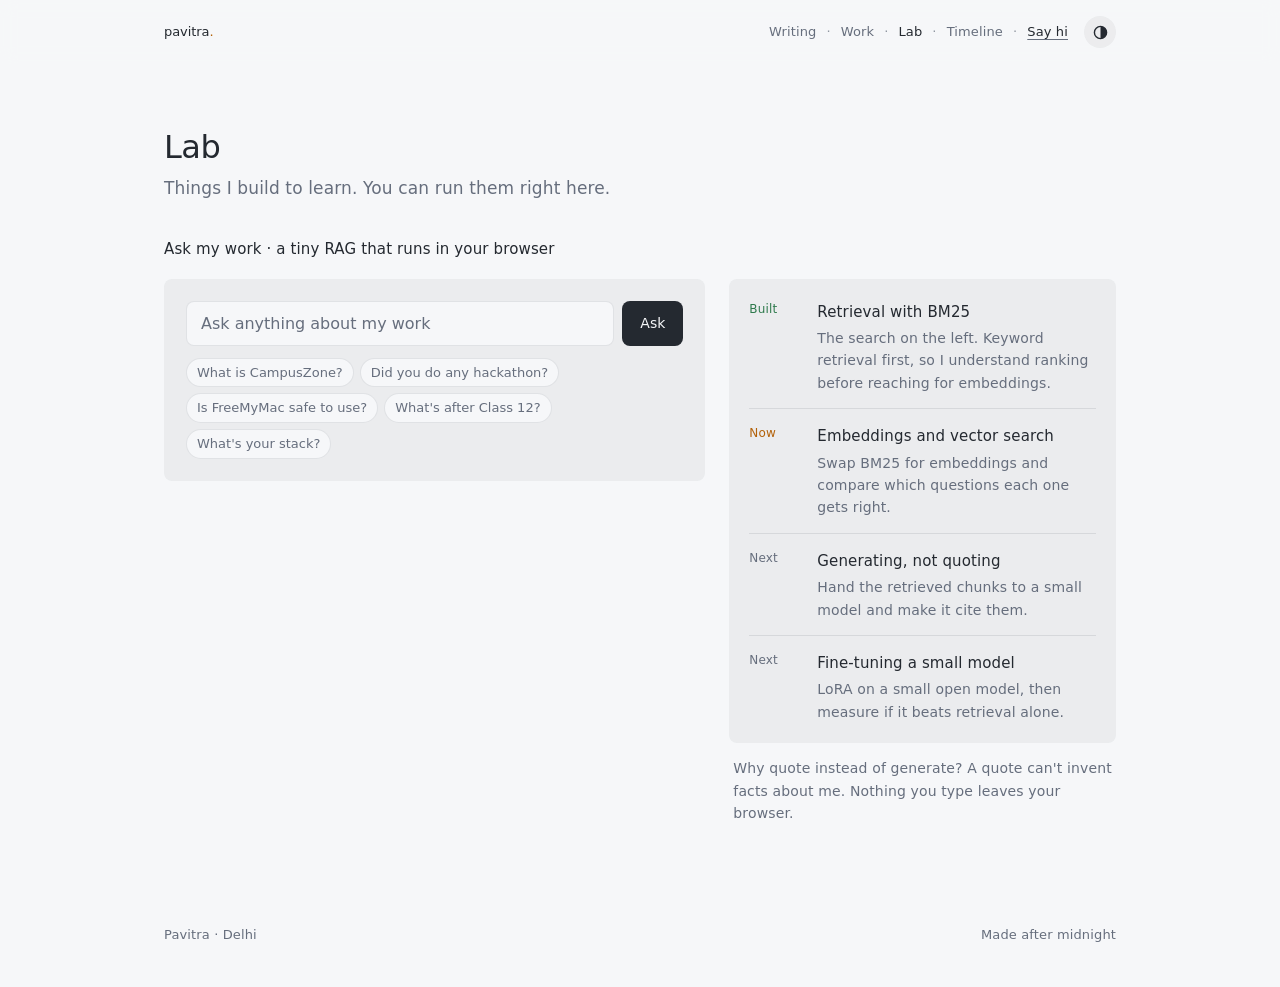
==== commit b2b0aed7: "Add Writing: Markdown posts, post page with contents menu, LinkedIn link" ====
--- a/lab.html
+++ b/lab.html
@@ -11,10 +11,10 @@
 <link rel="icon" href="data:image/svg+xml,%3Csvg xmlns='http://www.w3.org/2000/svg' viewBox='0 0 32 32'%3E%3Crect width='32' height='32' rx='8' fill='%23242930'/%3E%3Ccircle cx='15' cy='16' r='8' fill='%23f6f7f9'/%3E%3Ccircle cx='19' cy='13' r='7' fill='%23242930'/%3E%3C/svg%3E">
 <link rel="preconnect" href="https://api.fontshare.com" crossorigin>
 <link href="https://api.fontshare.com/v2/css?f[]=satoshi@400,500,700&display=swap" rel="stylesheet">
-<link rel="stylesheet" href="assets/site.css?v=4">
-<script src="assets/data.js?v=4" defer></script>
-<script src="assets/site.js?v=4" defer></script>
-<script src="assets/ask.js?v=4" defer></script>
+<link rel="stylesheet" href="assets/site.css?v=6">
+<script src="assets/data.js?v=6" defer></script>
+<script src="assets/site.js?v=6" defer></script>
+<script src="assets/ask.js?v=6" defer></script>
 </head>
 <body>
 <a class="sr" href="#main">Skip to content</a>
@@ -22,10 +22,11 @@
   <div class="wrap">
     <a class="brand" href="index.html">pavitra<b>.</b></a>
     <ul>
+      <li><a href="writing.html">Writing</a></li>
       <li><a href="work.html">Work</a></li>
       <li><a href="lab.html" aria-current="page">Lab</a></li>
       <li><a href="timeline.html">Timeline</a></li>
-      <li><a class="cta" href="mailto:pavisj@icloud.com">Say hi</a></li>
+      <li class="cta-li"><a class="cta" href="mailto:pavisj@icloud.com">Say hi</a></li>
     </ul>
     <button class="icon-btn" type="button" data-theme-toggle aria-label="Switch light or dark (t)">
       <svg viewBox="0 0 16 16" aria-hidden="true"><circle cx="8" cy="8" r="6.5" fill="none" stroke="currentColor" stroke-width="1.5"/><path d="M8 1.5a6.5 6.5 0 0 1 0 13z" fill="currentColor"/></svg>
--- a/assets/site.css
+++ b/assets/site.css
@@ -160,6 +160,52 @@
 .tl li.next h3 { color: var(--accent); }
 body[data-short="1"] .tl li.minor { display: none; }
 
+/* ---------- writing list ---------- */
+a.feat { display: block; color: inherit; }
+a.feat:hover h3 { text-decoration: underline; text-underline-offset: 3px; }
+.feat .art img { width: 100%; height: 100%; object-fit: cover; }
+.wlist { list-style: none; margin: 0 0 72px; padding: 0; }
+.wyear { font-size: 15px; font-weight: 500; color: var(--ink); padding: 28px 0 8px; }
+.wrow { display: grid; grid-template-columns: 64px minmax(0, 1fr) auto; gap: 20px; padding: 10px 0; align-items: baseline; }
+.wdate, .wmin { font-size: 13px; white-space: nowrap; }
+.wtitle { display: block; font-size: 16px; font-weight: 500; color: var(--ink); line-height: 1.45; }
+.wtitle:hover { text-decoration: underline; text-underline-offset: 3px; }
+.wsum { display: block; font-size: 15px; line-height: 1.6; margin-top: 2px; display: -webkit-box; -webkit-line-clamp: 2; -webkit-box-orient: vertical; overflow: hidden; }
+.empty { padding: 24px 0 72px; }
+
+/* ---------- post ---------- */
+.post { max-width: 680px; margin: 0 auto; padding: 56px 0 24px; }
+.post-head .meta { font-size: 13px; }
+.post-head h1 { font-size: clamp(30px, 4.4vw, 40px); line-height: 1.15; margin: 10px 0 14px; letter-spacing: -.02em; }
+.post-sum { margin: 0 0 16px; font-size: 18px; line-height: 1.6; }
+.byline { font-size: 13px; padding-bottom: 32px; margin-bottom: 36px; border-bottom: 1px solid var(--line); }
+.byline a { color: var(--ink); text-decoration: underline; text-decoration-color: var(--line); text-underline-offset: 3px; }
+.draft { color: var(--accent); font-weight: 500; }
+.prose { color: var(--ink); opacity: .92; }
+.prose > * { margin: 0 0 1.15em; }
+.prose h2 { font-size: 24px; line-height: 1.3; margin: 1.9em 0 .6em; opacity: 1; }
+.prose h3 { font-size: 19px; line-height: 1.35; margin: 1.6em 0 .5em; }
+.prose a { text-decoration: underline; text-decoration-color: var(--text); text-underline-offset: 3px; }
+.prose a:hover { text-decoration-color: var(--ink); }
+.prose strong { font-weight: 600; }
+.prose ul, .prose ol { padding-left: 1.3em; }
+.prose li { margin: .3em 0; }
+.prose blockquote { margin-left: 0; padding-left: 18px; border-left: 2px solid var(--line); color: var(--text); }
+.prose img { border-radius: 6px; margin: 1.6em auto; }
+.prose hr { border: 0; border-top: 1px solid var(--line); margin: 2.4em 0; }
+.prose code { font: 14px/1.5 var(--mono); background: var(--soft); padding: 2px 5px; border-radius: 4px; }
+.prose pre { background: var(--soft); border-radius: 8px; padding: 16px 18px; overflow-x: auto; }
+.prose pre code { background: none; padding: 0; font-size: 13.5px; line-height: 1.6; }
+.prose table { width: 100%; border-collapse: collapse; font-size: 15px; display: block; overflow-x: auto; }
+.prose th, .prose td { text-align: left; padding: 8px 10px; border-bottom: 1px solid var(--line); }
+.post-foot { padding: 32px 0 64px; font-size: 14px; }
+.toc-btn { position: fixed; left: 20px; bottom: 20px; z-index: 30; font: 500 13px/1 var(--sans); color: var(--bg); background: var(--ink); border: 0; border-radius: 999px; padding: 10px 14px; cursor: pointer; }
+.toc { position: fixed; left: 20px; bottom: 64px; z-index: 30; width: min(300px, calc(100vw - 40px)); max-height: 60vh; overflow: auto; background: var(--bg); border: 1px solid var(--line); border-radius: 10px; padding: 10px; display: none; box-shadow: 0 12px 32px -12px rgba(0,0,0,.25); }
+.toc.on { display: block; }
+.toc a { display: block; font-size: 14px; line-height: 1.4; padding: 7px 8px; border-radius: 6px; color: var(--ink); }
+.toc a.sub { padding-left: 20px; color: var(--text); }
+.toc a:hover { background: var(--soft); }
+
 footer { padding: 28px 0 40px; font-size: 13px; }
 footer .wrap { display: flex; justify-content: space-between; gap: 16px; flex-wrap: wrap; }
 footer a:hover { color: var(--ink); }
@@ -184,6 +230,10 @@
   .thumb span { font-size: 8px; }
   .prow .aside { grid-column: 2; margin-top: -4px; }
   .tl li { grid-template-columns: 1fr; gap: 0; }
+  .wrow { grid-template-columns: 1fr; gap: 0; }
+  .wdate { order: -1; }
+  .wmin { display: none; }
+  .nav .cta-li { display: none; }
   .rank { grid-template-columns: 76px 1fr 40px; }
 }
 @media (prefers-reduced-motion: reduce) { *, *::before, *::after { animation: none !important; transition: none !important; } }
